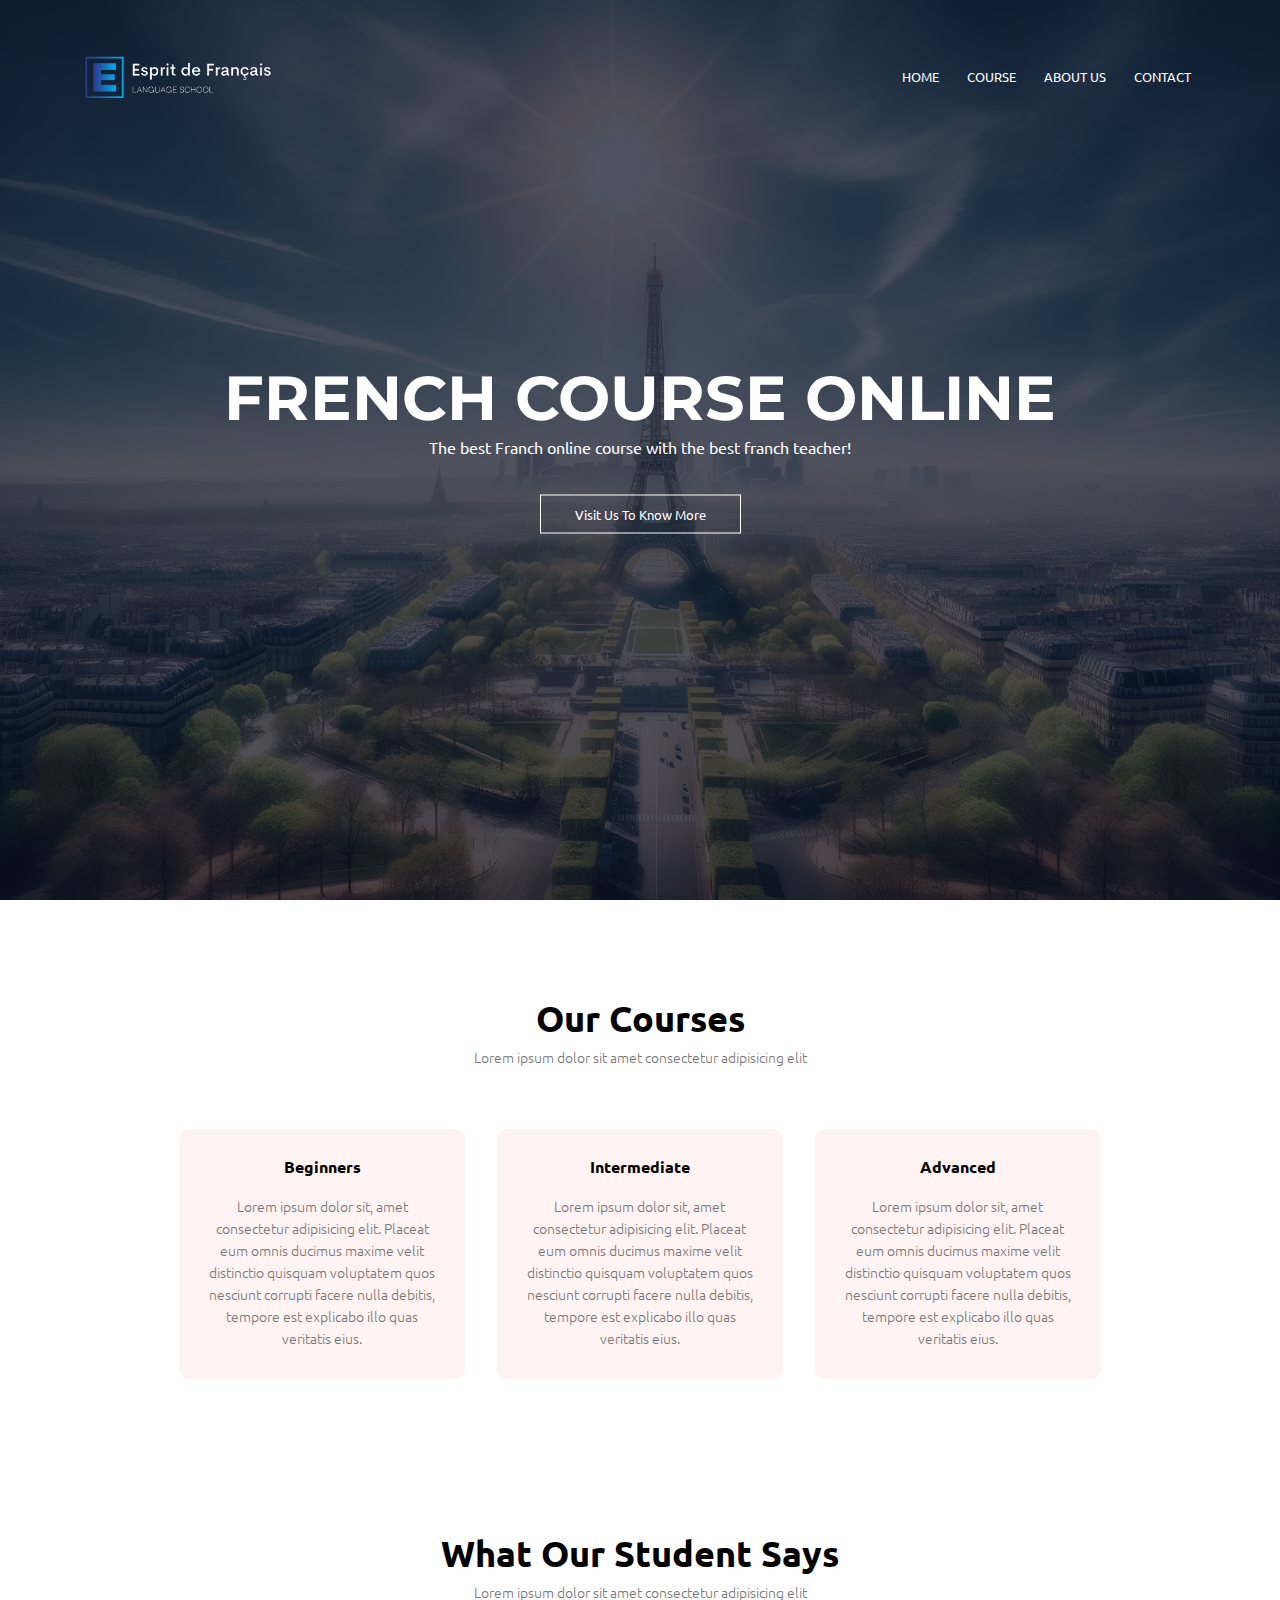
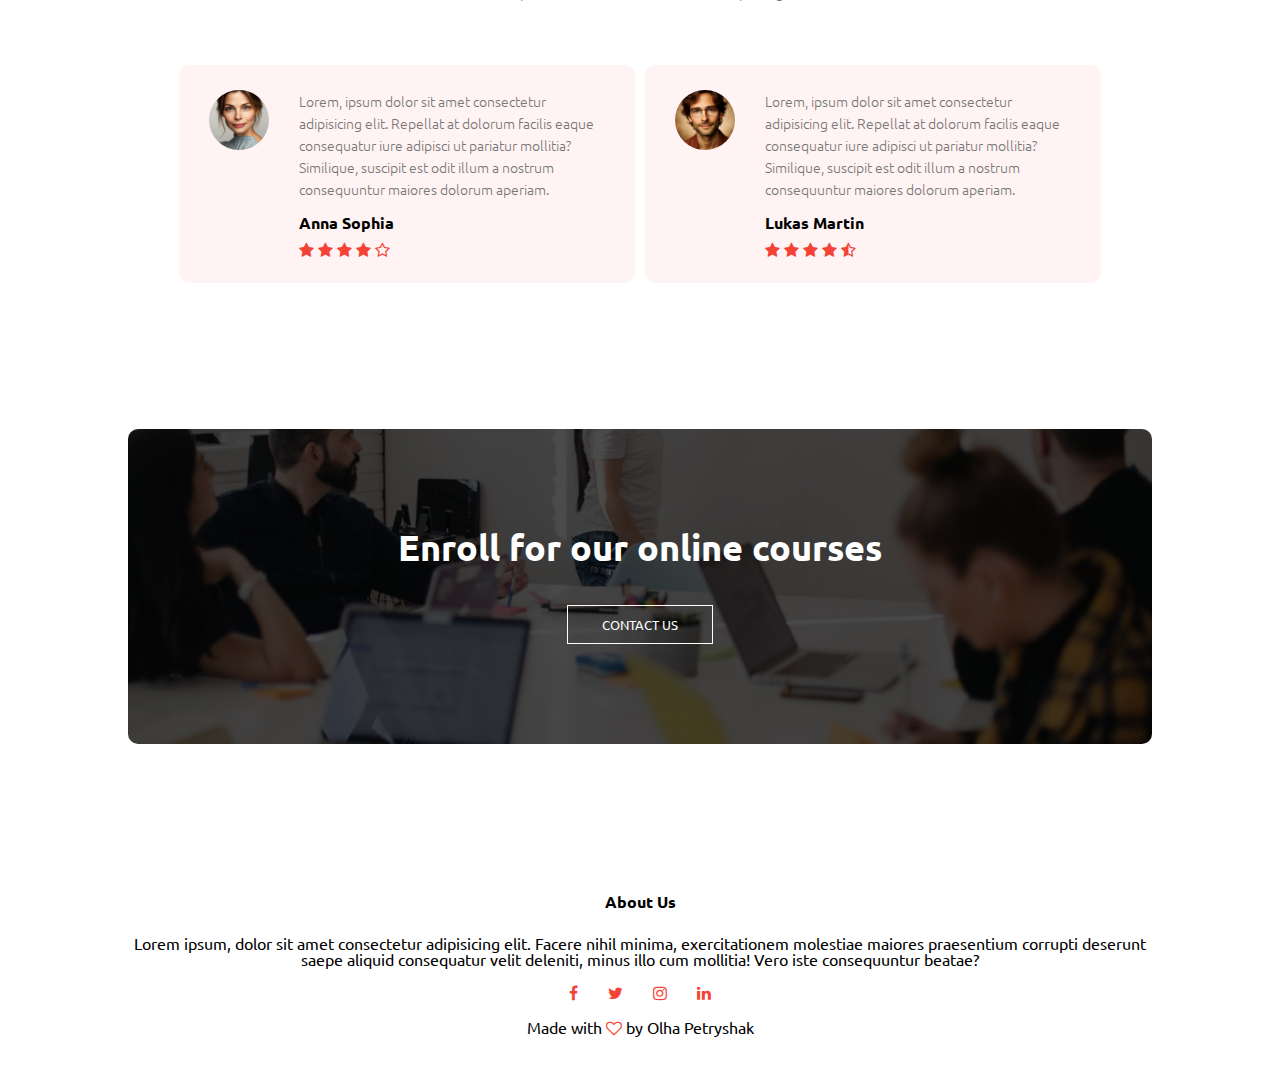
==== index.html @ fdeae465 "Add files via upload" ====
<!DOCTYPE html>
<html lang="en">
<head>
    <meta charset="UTF-8">
    <meta name="viewport" content="width=device-width, initial-scale=1.0">
    <title>Franch Language School</title>
    <link rel="stylesheet" href="style.css">
    <link rel="stylesheet" href="reset.css">
    <link rel="preconnect" href="https://fonts.googleapis.com">
<link rel="preconnect" href="https://fonts.gstatic.com" crossorigin>
<link href="https://fonts.googleapis.com/css2?family=Ubuntu:wght@300;400;500;700&display=swap" rel="stylesheet">
<link rel="preconnect" href="https://fonts.googleapis.com">
<link rel="preconnect" href="https://fonts.gstatic.com" crossorigin>
<link href="https://fonts.googleapis.com/css2?family=Montserrat:wght@300;400;500;600;700;800;900&family=Ubuntu:wght@300;400;500;700&display=swap" rel="stylesheet">

<link rel="stylesheet" href="https://stackpath.bootstrapcdn.com/font-awesome/4.7.0/css/font-awesome.min.css">
</head>
<body>

    <!---HEADER-->
    <section class="header">
        <nav class="nav">
            <a href="index.html"><img src="img/logo-removebg-preview.png"></a>
            <div class="nav-links" id="navLinks">
                <i class="fa fa-times" onclick="hideMenu()"></i>
                <ul>
                    <li><a href="#">HOME</a></li>
                    <li><a href="#">COURSE</a></li>
                    <li><a href="#">ABOUT US</a></li>
                    <li><a href="#">CONTACT</a></li>
                </ul>
            </div>
            <i class="fa fa-bars" onclick="schowMenu()"></i>
        </nav>

        <div class="text-box">
            <h1>FRENCH COURSE ONLINE</h1>
            <p>The best Franch online course with the best franch teacher!</p>
            <a href="#" class="hero-btn">Visit Us To Know More</a>
        </div>
    </section>

    <!--COURSE-->
    <section class="course">
        <h2>Our Courses</h2>
        <p>Lorem ipsum dolor sit amet consectetur adipisicing elit</p>

        <div class="row">
            <div class="course-col">
                <h3>Beginners</h3>
                <p>Lorem ipsum dolor sit, amet consectetur adipisicing elit. Placeat eum omnis ducimus maxime velit distinctio quisquam voluptatem quos nesciunt corrupti facere nulla debitis, tempore est explicabo illo quas veritatis eius.</p>
            </div>
            <div class="course-col">
                <h3>Intermediate</h3>
                <p>Lorem ipsum dolor sit, amet consectetur adipisicing elit. Placeat eum omnis ducimus maxime velit distinctio quisquam voluptatem quos nesciunt corrupti facere nulla debitis, tempore est explicabo illo quas veritatis eius.</p>
            </div>
            <div class="course-col">
                <h3>Advanced</h3>
                <p>Lorem ipsum dolor sit, amet consectetur adipisicing elit. Placeat eum omnis ducimus maxime velit distinctio quisquam voluptatem quos nesciunt corrupti facere nulla debitis, tempore est explicabo illo quas veritatis eius.</p>
            </div>
        </div>
    </section>

    <!--testimonials-->
    <section class="testimonials">
        <h2>What Our Student Says</h2>
        <p>Lorem ipsum dolor sit amet consectetur adipisicing elit</p>

        <div class="row">
            <div class="testimonial-col">
                <img src="img/user1.png" alt="userPhoto">
                <div>
                    <p>Lorem, ipsum dolor sit amet consectetur adipisicing elit. Repellat at dolorum facilis eaque consequatur iure adipisci ut pariatur mollitia? Similique, suscipit est odit illum a nostrum consequuntur maiores dolorum aperiam.</p>
                    <h3>Anna Sophia</h3>
                    <i class="fa fa-star"></i>
                    <i class="fa fa-star"></i>
                    <i class="fa fa-star"></i>
                    <i class="fa fa-star"></i>
                    <i class="fa fa-star-o"></i>
                </div>
            </div>
                
                <div class="testimonial-col">
                    <img src="img/user2.png" alt="userPhoto2">
                    <div>
                        <p>Lorem, ipsum dolor sit amet consectetur adipisicing elit. Repellat at dolorum facilis eaque consequatur iure adipisci ut pariatur mollitia? Similique, suscipit est odit illum a nostrum consequuntur maiores dolorum aperiam.</p>
                        <h3>Lukas Martin</h3>
                        <i class="fa fa-star"></i>
                        <i class="fa fa-star"></i>
                        <i class="fa fa-star"></i>
                        <i class="fa fa-star"></i>
                        <i class="fa fa-star-half-o"></i>
                    </div>
                </div>
            
        </div>
    </section>

    <!--CALL To Action-->
    <section class="cta">
        <h2>Enroll for our online courses</h2>
        <a href="#" class="hero-btn">CONTACT US</a>
    </section>

    <!--Footer-->
    <footer class="footer">
        <h4>About Us</h4>
        <p>Lorem ipsum, dolor sit amet consectetur adipisicing elit. Facere nihil minima, exercitationem molestiae maiores praesentium corrupti deserunt<br> saepe aliquid consequatur velit deleniti, minus illo cum mollitia! Vero iste consequuntur beatae?</p>

        <div class="icons">
            <i class="fa fa-facebook"></i>
            <i class="fa fa-twitter"></i>
            <i class="fa fa-instagram"></i>
            <i class="fa fa-linkedin"></i>
        </div>
        <p>Made with <i class="fa fa-heart-o"></i> by Olha Petryshak</p>
    </footer>
<!---------JavaScript for Toggle Menu-------->
<script>
    var navLinks = document.getElementById("navLinks");
    function schowMenu(){
        navLinks.style.right = "0";
    }
    function hideMenu(){
        navLinks.style.right = "-200px";
    }
</script>
</body>
</html>
---- style.css ----
body {
    font-family: 'Ubuntu', sans-serif;
}

.header {
    min-height: 100vh;
    width: 100%;
    background: linear-gradient(rgba(4,9,30,0.7), rgba(4,9,30,0.7)), url("img/header3.png");
    background-position: center top;
    background-size: cover;
    position: relative;
}

.nav {
    display: flex;
    padding: 2% 6%;
    justify-content: space-between;
    align-items: center;
}

nav img {
    width: 200px;
}

.nav-links {
    flex: 1;
    text-align: right;
}

.nav-links ul li {
    list-style: none;
    display: inline-block;
    padding: 8px 12px;
    position: relative;
}

.nav-links ul li a {
    color: #fff;
    text-decoration: none;
    font-size: 13px;
}

.nav-links ul li::after {
    content: '';
    width: 0%;
    height: 2px;
    background: rgb(49, 118, 178);
    display: block;
    margin: auto;
    transition: 0.5s;
}

.nav-links ul li:hover::after {
    width: 100%;
}

.text-box {
    width: 90%;
    color: #fff;
    position: absolute;
    top: 50%;
    left: 50%;
    transform: translate(-50%, -50%);
    text-align: center;
}

.text-box h1 {
    font-family: Montserrat;
    font-size: 62px;
}

.text-box p {
    margin: 10px 0 40px;
    font-size: 16px;
}

.hero-btn {
    display: inline-block;
    text-decoration: none;
    color: #fff;
    border: 1px solid #fff;
    padding: 12px 34px;
    font-size: 13px;
    background: transparent;
    position: relative;
    cursor: pointer;
}

.hero-btn:hover {
    border: 1px solid rgb(49, 118, 178);
    background: rgb(49, 118, 178);
    transition: 1s;
}

.nav .fa {
    display: none;
}

/*-------- course ----------*/
.course {
    width: 80%;
    margin: auto;
    text-align: center;
    padding-top: 100px;
}

.course h2 {
    font-size: 36px;
    font-weight: 600;
}

.course p {
    color: #777;
    font-size: 14px;
    font-weight: 300;
    line-height: 22px;
    padding: 10px;
}

.row {
    margin: 5%;
    display: flex;
    justify-content: space-between;
}

.course-col {
    flex-basis: 31%;
    background: #fff3f3;
    border-radius: 10px;
    margin-bottom: 5px;
    padding: 20px 12px;
    box-sizing: border-box;
    transition: 0.5s;
}

.row h3{
    text-align: center;
    font-weight: 600;
    margin: 10px 0;
}

.course-col:hover {
    box-shadow: 0 0 20px 0px rgba(0,0,0,0.2);
}

/*----testimonials---*/
.testimonials {
    width: 80%;
    margin: auto;
    text-align: center;
    padding-top: 100px;
}

.testimonials h2 {
    font-size: 36px;
    font-weight: 600;
}

.testimonials p {
    color: #777;
    font-size: 14px;
    font-weight: 300;
    line-height: 22px;
    padding: 10px;
}

.testimonial-col {
    display: flex;
    flex-basis: 44%;
    border-radius: 10px;
    margin-bottom: 5%;
    text-align: left;
    background: #fff3f3;
    padding: 25px;
    cursor: pointer;
}

.testimonial-col img {
    height: 60px;
    margin-left: 5px;
    margin-right: 30px;
    border-radius: 50%;
}

.testimonial-col p {
    padding: 0;
}

.testimonial-col h3 {
    margin-top: 15px;
    text-align: left;
}

.testimonial-col .fa {
    color: #f44336;
}

/*---call to action---*/
.cta {
    margin: 100px auto;
    width: 80%;
    background-image: linear-gradient(rgba(0,0,0,0.7), rgba(0,0,0,0.7)), url(img/banner2.jpg);
    background-position: center;
    background-size: cover;
    border-radius: 10px;
    text-align: center;
    padding: 100px 0;
}

.cta h2 {
    color: #fff;
    margin-bottom: 40px;
    padding: 0;
    font-size: 36px;
    font-weight: 600;
}

/*---footer---*/
.footer {
    width: 100%;
    text-align: center;
    padding: 30px 0;
}

.footer h4 {
    margin-bottom: 25px;
    margin-top: 20px;
    font-weight: 600;
}

.icons .fa{
    color: #f44336;
    margin: 0 13px;
    cursor: pointer;
    padding: 18px 0;
}

.fa-heart-o {
    color: #f44336;
}

@media (max-width: 700px) {
    .text-box h1 {
        font-size: 20px;
    }

    .nav-links ul li {
        display: block;
    }

    .nav-links{
        position: absolute;
        background: rgb(49, 118, 178);
        height: 100vh;
        width: 200px;
        top: 0;
        right: -200px;
        text-align: left;
        z-index: 2;
        transition: 1s;
    }

.nav .fa {
    display: block;
    color: #fff;
    margin: 10px;
    font-size: 20px;
    cursor: pointer;
}

.nav-links ul {
    padding: 30px;
}

.row {
    flex-direction: column;
}

.testimonial-col img {
    margin-left: 0px;
    margin-right: 15px;
}

.cta h2 {
    font-size: 24px;
}


}
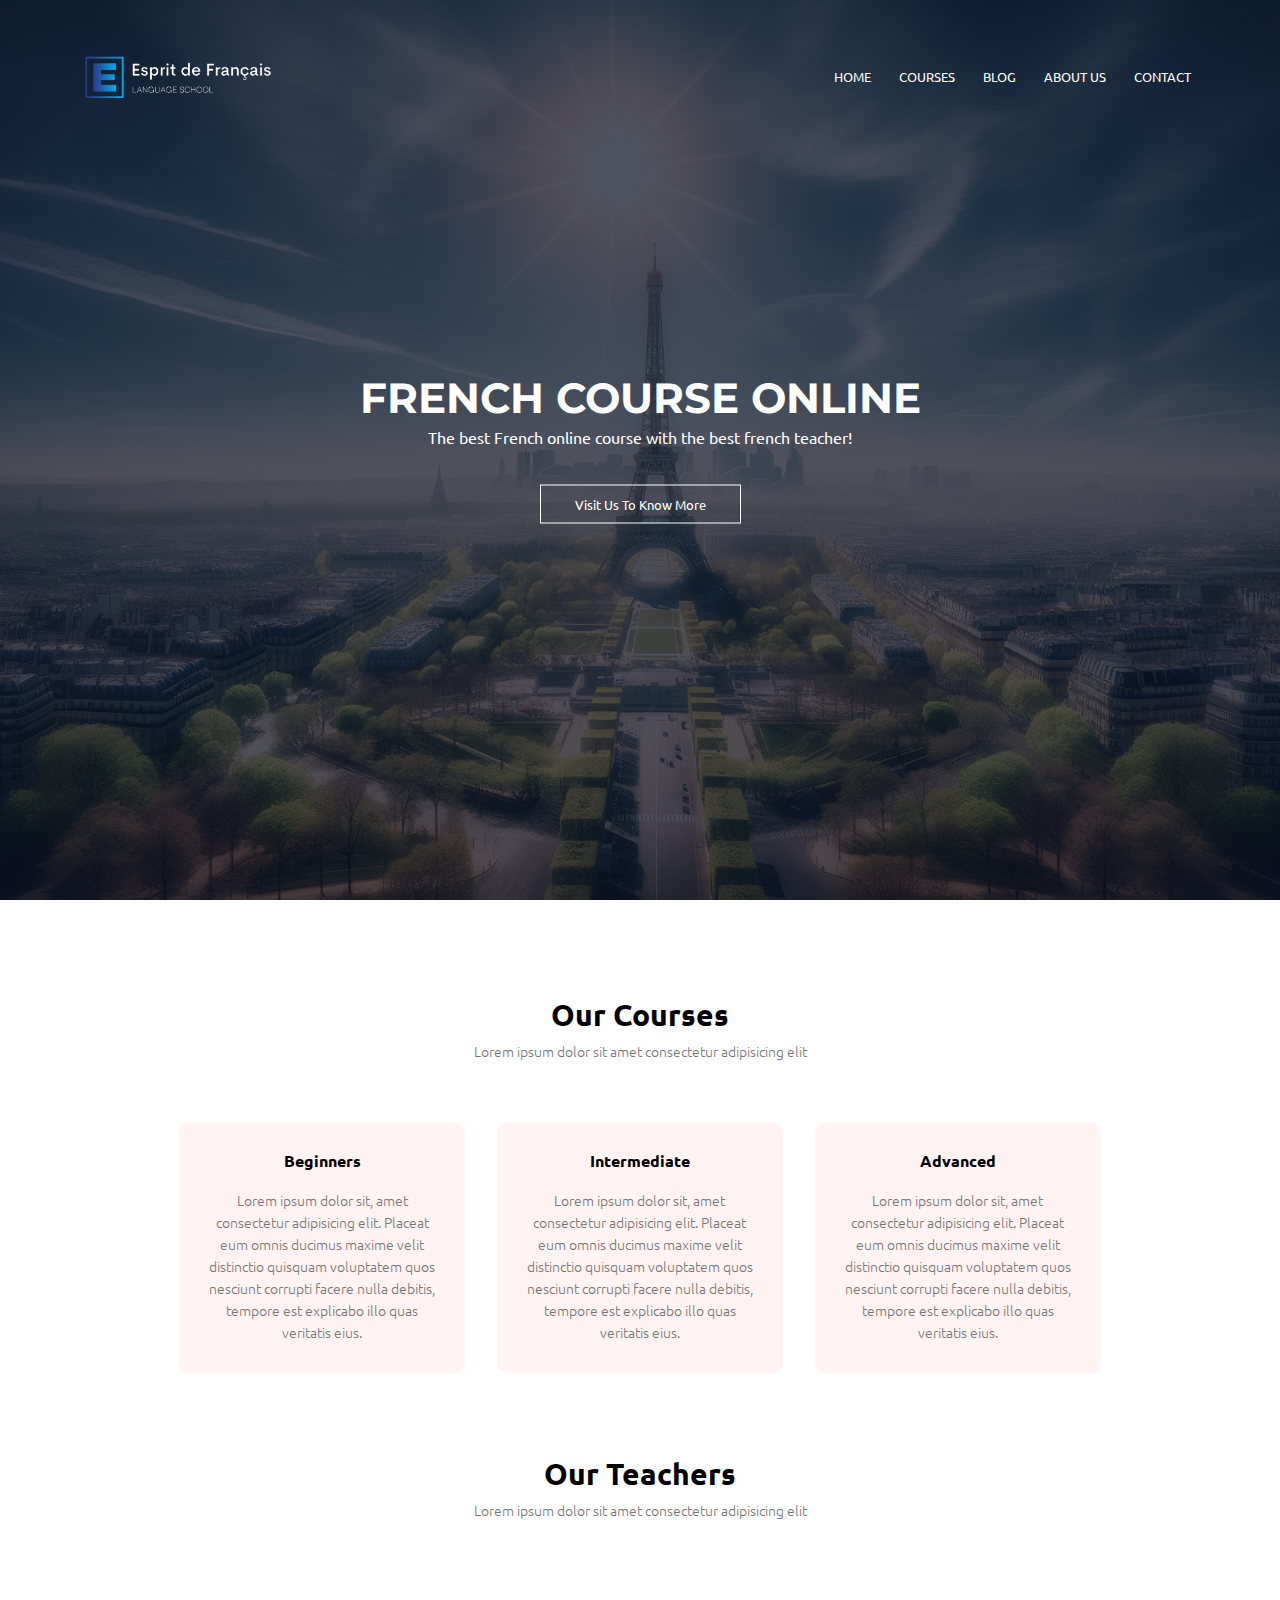
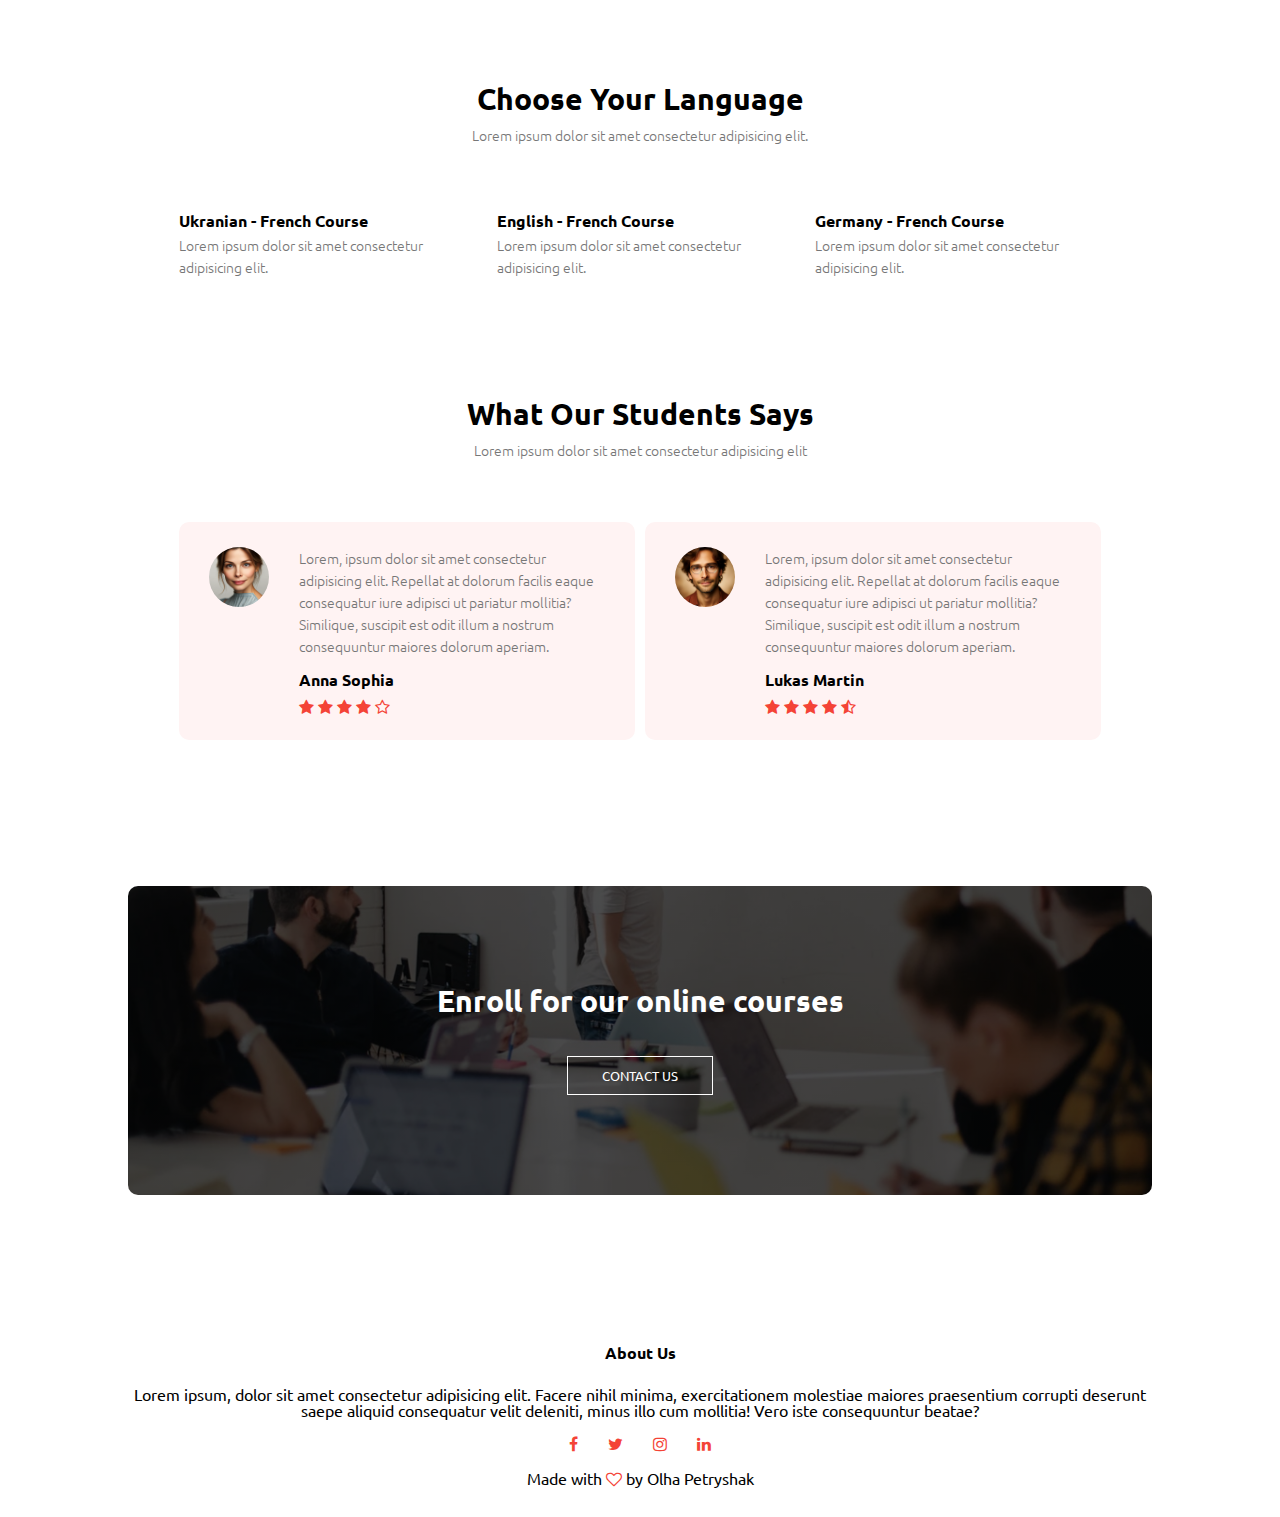
==== commit f425eacf: "Add files via upload" ====
--- a/index.html
+++ b/index.html
@@ -24,10 +24,11 @@
             <div class="nav-links" id="navLinks">
                 <i class="fa fa-times" onclick="hideMenu()"></i>
                 <ul>
-                    <li><a href="#">HOME</a></li>
-                    <li><a href="#">COURSE</a></li>
-                    <li><a href="#">ABOUT US</a></li>
-                    <li><a href="#">CONTACT</a></li>
+                    <li><a href="index.html">HOME</a></li>
+                    <li><a href="course.html">COURSES</a></li>
+                    <li><a href="blog.html">BLOG</a></li>
+                    <li><a href="about.html">ABOUT US</a></li>
+                    <li><a href="contact.html">CONTACT</a></li>
                 </ul>
             </div>
             <i class="fa fa-bars" onclick="schowMenu()"></i>
@@ -35,7 +36,7 @@
 
         <div class="text-box">
             <h1>FRENCH COURSE ONLINE</h1>
-            <p>The best Franch online course with the best franch teacher!</p>
+            <p>The best French online course with the best french teacher!</p>
             <a href="#" class="hero-btn">Visit Us To Know More</a>
         </div>
     </section>
@@ -61,9 +62,63 @@
         </div>
     </section>
 
+    <!--TEACHERS-->
+    <section class="teachers">
+        <h2>Our Teachers</h2>
+        <p>Lorem ipsum dolor sit amet consectetur adipisicing elit</p>
+
+        <div class="row">
+            <div class="teachers-col">
+                <img src="img/teacher1.jpg" alt="">
+                <div class="layer">
+                    <h3>Isabella Montgomery</h3>
+                </div>
+            </div>
+
+            <div class="teachers-col">
+                <img src="img/teaccher2.jpg" alt="">
+                <div class="layer">
+                    <h3>Sophia Thompson</h3>
+                </div>
+            </div>
+
+            <div class="teachers-col">
+                <img src="img/teacher3.jpg" alt="">
+                <div class="layer">
+                    <h3>Alexander Sullivan</h3>
+                </div>
+            </div>
+        </div>
+    </section>
+
+    <!--LANGUAGES-->
+<section class="languages">
+    <h2>Choose Your Language</h2>
+    <p>Lorem ipsum dolor sit amet consectetur adipisicing elit.</p>
+
+    <div class="row">
+        <div class="languages-col">
+            <img src="img/languages_ua-fr.png" alt="">
+            <h3>Ukranian - French Course</h3>
+            <p>Lorem ipsum dolor sit amet consectetur adipisicing elit.</p>
+        </div>
+        <div class="languages-col">
+            <img src="img/languages_eng-fr.png" alt="">
+            <h3>English - French Course</h3>
+            <p>Lorem ipsum dolor sit amet consectetur adipisicing elit.</p>
+        </div>
+        <div class="languages-col">
+            <img src="img/language_de-fr.png" alt="">
+            <h3>Germany - French Course</h3>
+            <p>Lorem ipsum dolor sit amet consectetur adipisicing elit.</p>
+        </div>
+    </div>
+</section>
+
+
     <!--testimonials-->
     <section class="testimonials">
-        <h2>What Our Student Says</h2>
+        <h2>What Our Students Says</h2>
         <p>Lorem ipsum dolor sit amet consectetur adipisicing elit</p>
 
         <div class="row">
--- a/style.css
+++ b/style.css
@@ -66,7 +66,7 @@
 
 .text-box h1 {
     font-family: Montserrat;
-    font-size: 62px;
+    font-size: 42px;
 }
 
 .text-box p {
@@ -89,7 +89,7 @@
 .hero-btn:hover {
     border: 1px solid rgb(49, 118, 178);
     background: rgb(49, 118, 178);
-    transition: 1s;
+    transition: 0.5s;
 }
 
 .nav .fa {
@@ -105,7 +105,7 @@
 }
 
 .course h2 {
-    font-size: 36px;
+    font-size: 30px;
     font-weight: 600;
 }
 
@@ -131,6 +131,7 @@
     padding: 20px 12px;
     box-sizing: border-box;
     transition: 0.5s;
+    cursor: pointer;
 }
 
 .row h3{
@@ -143,16 +144,136 @@
     box-shadow: 0 0 20px 0px rgba(0,0,0,0.2);
 }
 
+/*----teachers---*/
+
+.teachers {
+    width: 80%;
+    margin: auto;
+    text-align: center;
+    padding-top: 30px;
+}
+
+.teachers h2 {
+    font-size: 30px;
+    font-weight: 600;
+}
+
+.teachers p {
+    color: #777;
+    font-size: 14px;
+    font-weight: 300;
+    line-height: 22px;
+    padding: 10px;
+}
+
+.teachers-col{
+    flex-basis: 31%;
+    border-radius: 15px;
+    margin-bottom: 20px;
+    position: relative;
+    overflow: hidden;
+    cursor: pointer;
+}
+
+.teachers-col img {
+    width: 100%;
+    display: block;
+}
+
+.layer {
+    background: transparent;
+    height: 100%;
+    width: 100%;
+    position: absolute;
+    top: 0;
+    left: 0;
+    transition: 0.5s;
+}
+
+.layer h3 {
+    width: 100%;
+    font-weight: 500;
+    color: #fff;
+    font-size: 26px;
+    bottom: 0;
+    opacity: 0;
+    transform: translateX(-50);
+    position: absolute;
+    transition: 0.5s;
+}
+
+.layer:hover h3{
+    bottom: 49%;
+    opacity: 1;
+}
+
+.layer:hover {
+    background:  rgba(70, 97, 173, 0.596);
+}
+
+/*----languages---*/
+
+.languages {
+    width: 80%;
+    margin: auto;
+    text-align: center;
+    padding-top: 30px;
+}
+
+.languages h2 {
+    font-size: 30px;
+    font-weight: 600;
+}
+
+.languages p {
+    color: #777;
+    font-size: 14px;
+    font-weight: 300;
+    line-height: 22px;
+    padding-top: 10px;
+}
+
+.languages-col {
+    flex-basis: 31%;
+    border-radius: 12px;
+    text-align: left;
+    padding-bottom: 40px;
+}
+
+.languages-col img {
+    width: 100%;
+    border-radius: 10px;
+    display: block;
+    transition: 0.5s;
+    cursor: pointer;
+}
+
+.languages-col:hover img{
+    box-shadow: 0 0 30px 0px rgba(0,0,0,0.2);
+}
+
+
+
+.languages-col p {
+    padding: 0;
+}
+
+.languages-col h3 {
+    margin-top: 16px;
+    margin-bottom: 5px;
+    text-align: left;
+}
+
 /*----testimonials---*/
 .testimonials {
     width: 80%;
     margin: auto;
     text-align: center;
-    padding-top: 100px;
+    padding-top: 30px;
 }
 
 .testimonials h2 {
-    font-size: 36px;
+    font-size: 30px;
     font-weight: 600;
 }
 
@@ -211,7 +332,7 @@
     color: #fff;
     margin-bottom: 40px;
     padding: 0;
-    font-size: 36px;
+    font-size: 30px;
     font-weight: 600;
 }
 
@@ -239,9 +360,197 @@
     color: #f44336;
 }
 
+/*---------- ***** ABOUT US page ***** ---------*/
+
+.sub-header {
+    /*-height: 50%;*/
+    width: 100%;
+    background-image: linear-gradient(rgb(1,9,30,0.7), rgb(1,9,30,0.7)), url(img/header-bg.jpg);
+    background-position: center;
+    background-size: cover;
+    text-align: center;
+    color: #fff;
+}
+
+.sub-header h1 {
+    padding-bottom: 50px;
+    font-family: Montserrat;
+    font-size: 42px;
+}
+
+.about-us {
+    width:  80%;
+    margin: auto;
+    padding-top: 50px;
+    padding-bottom: 30px;
+}
+
+.about-col {
+    flex-basis: 48%;
+    padding: 30px 2px;
+}
+
+.about-col img {
+    width: 100%;
+}
+
+.about-col h2 {
+    padding-top: 0;
+    font-size: 30px;
+    font-weight: 600;
+}
+
+.about-col p {
+    color: #777;
+    font-size: 14px;
+    font-weight: 300;
+    line-height: 22px;
+    padding: 10px;
+    padding: 15px 0 25px;
+}
+
+.about-btn {
+    border: 1px solid #f44336;
+    background: transparent;
+    color: #f44336
+}
+
+.about-btn:hover {
+    color: #fff;
+}
+
+/*---------- ***** BLOG page content ***** ---------*/
+.blog-content{
+    width: 80%;
+    margin: auto;
+    padding: 60px 0;
+}
+
+.blog-left{
+    flex-basis: 65%;
+}
+
+.blog-left img{
+    width: 100%;
+}
+.blog-left h2{
+    color: #222;
+    font-weight: 600;
+    font-size: 30px;
+    margin: 30px 0;
+}
+
+.blog-left p{
+    color: #999;
+    padding: 0;
+}
+
+.blog-right{
+    flex-basis: 32%;
+}
+.blog-right h3{
+    background: rgb(49, 118, 178);
+    color: #fff;
+    padding: 7px 0;
+    font-size: 16px;
+    margin-bottom: 20px;
+}
+
+.blog-right div{
+    display: flex;
+    align-items: center;
+    justify-content: space-between;
+    color: #555;
+    padding: 8px;
+    box-sizing: border-box;
+}
+
+.comment-box {
+    border: 1px solid #ccc;
+    margin: 50px 0;
+    padding: 10px 20px;
+}
+
+.comment-box h3{
+    text-align: left;
+}
+
+.comment-form input, .comment-form textarea {
+    width: 100%;
+    padding: 10px;
+    margin: 15px 0;
+    box-sizing: border-box;
+    border: none;
+    outline: none;
+    background: #f0f0f0;
+}
+
+.comment-form button{
+    margin: 10px 0;
+}
+
+/*---------- ***** CONTACT US page***** ---------*/
+.location{
+    width: 80%;
+    margin: auto;
+    padding: 80px 0;
+}
+
+.location iframe {
+    width: 100%;
+}
+
+.comtact-us{
+    width: 80%;
+    margin: auto;
+}
+
+.contact-col {
+    flex-basis: 48%;
+    margin-bottom: 30px;
+}
+
+.contact-col div {
+    display: flex;
+    align-items: center;
+    margin-bottom: 40px;
+}
+
+.contact-col div p {
+    padding: 0;
+}
+
+.contact-col div h5{
+    font-size: 20px;
+    margin-bottom: 5px;
+    color: #555;
+    font-weight: 400;
+}
+
+.contact-col div .fa{
+    font-size: 28px;
+    color: rgb(49, 118, 178);
+    margin: 10px;
+    margin-right: 30px;
+}
+
+.contact-col input, .contact-col textarea{
+    width: 100%;
+    padding: 15px;
+    margin-bottom: 17px;
+    outline: none;
+    border: 1px solid #ccc;
+    box-sizing: border-box;
+}
+
+
+
+
+
+
 @media (max-width: 700px) {
     .text-box h1 {
-        font-size: 20px;
+        font-size: 24px;
     }
 
     .nav-links ul li {
@@ -249,8 +558,8 @@
     }
 
     .nav-links{
-        position: absolute;
-        background: rgb(49, 118, 178);
+        position: fixed;
+        background: rgba(49, 118, 178, 0.945);
         height: 100vh;
         width: 200px;
         top: 0;
@@ -282,11 +591,14 @@
 }
 
 .cta h2 {
+    font-size: 20px;
+}
+
+.sub-header h1{
     font-size: 24px;
 }
 
-
-}
-
-
-
+}
+
+
+
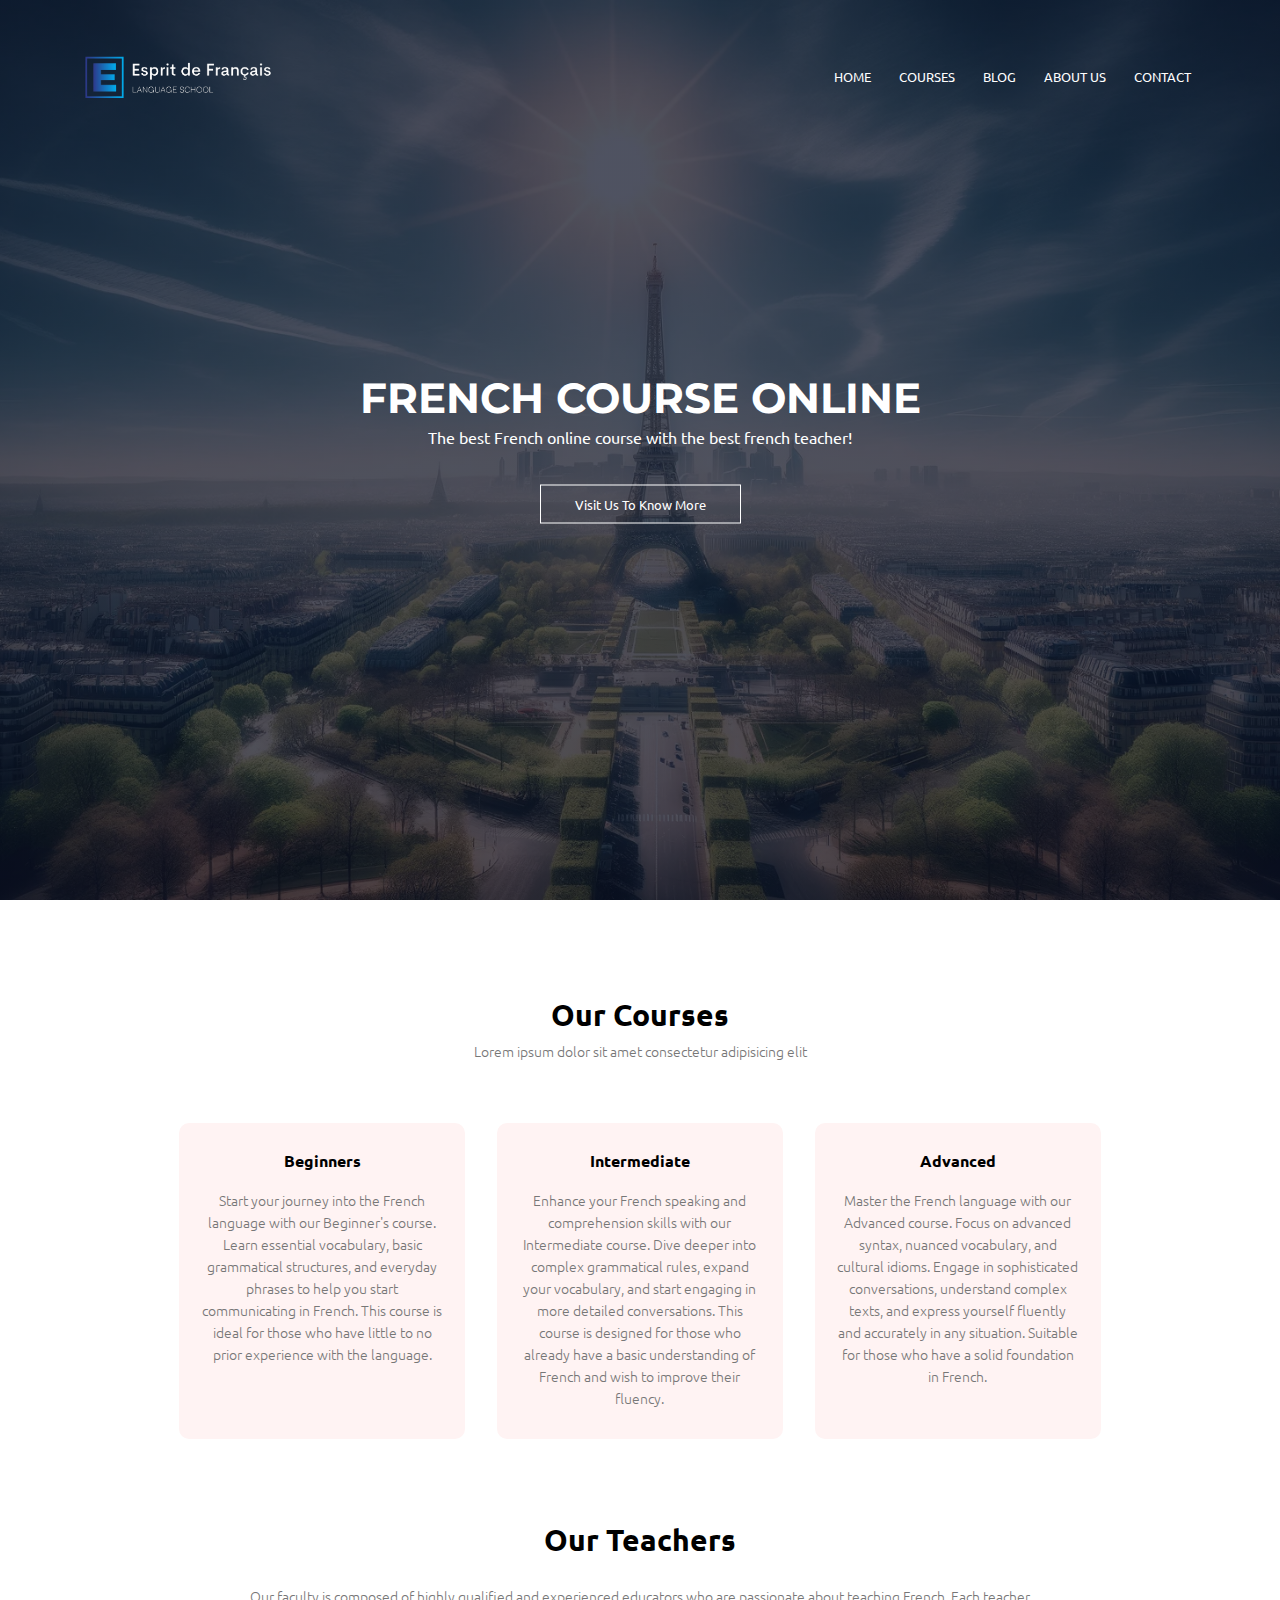
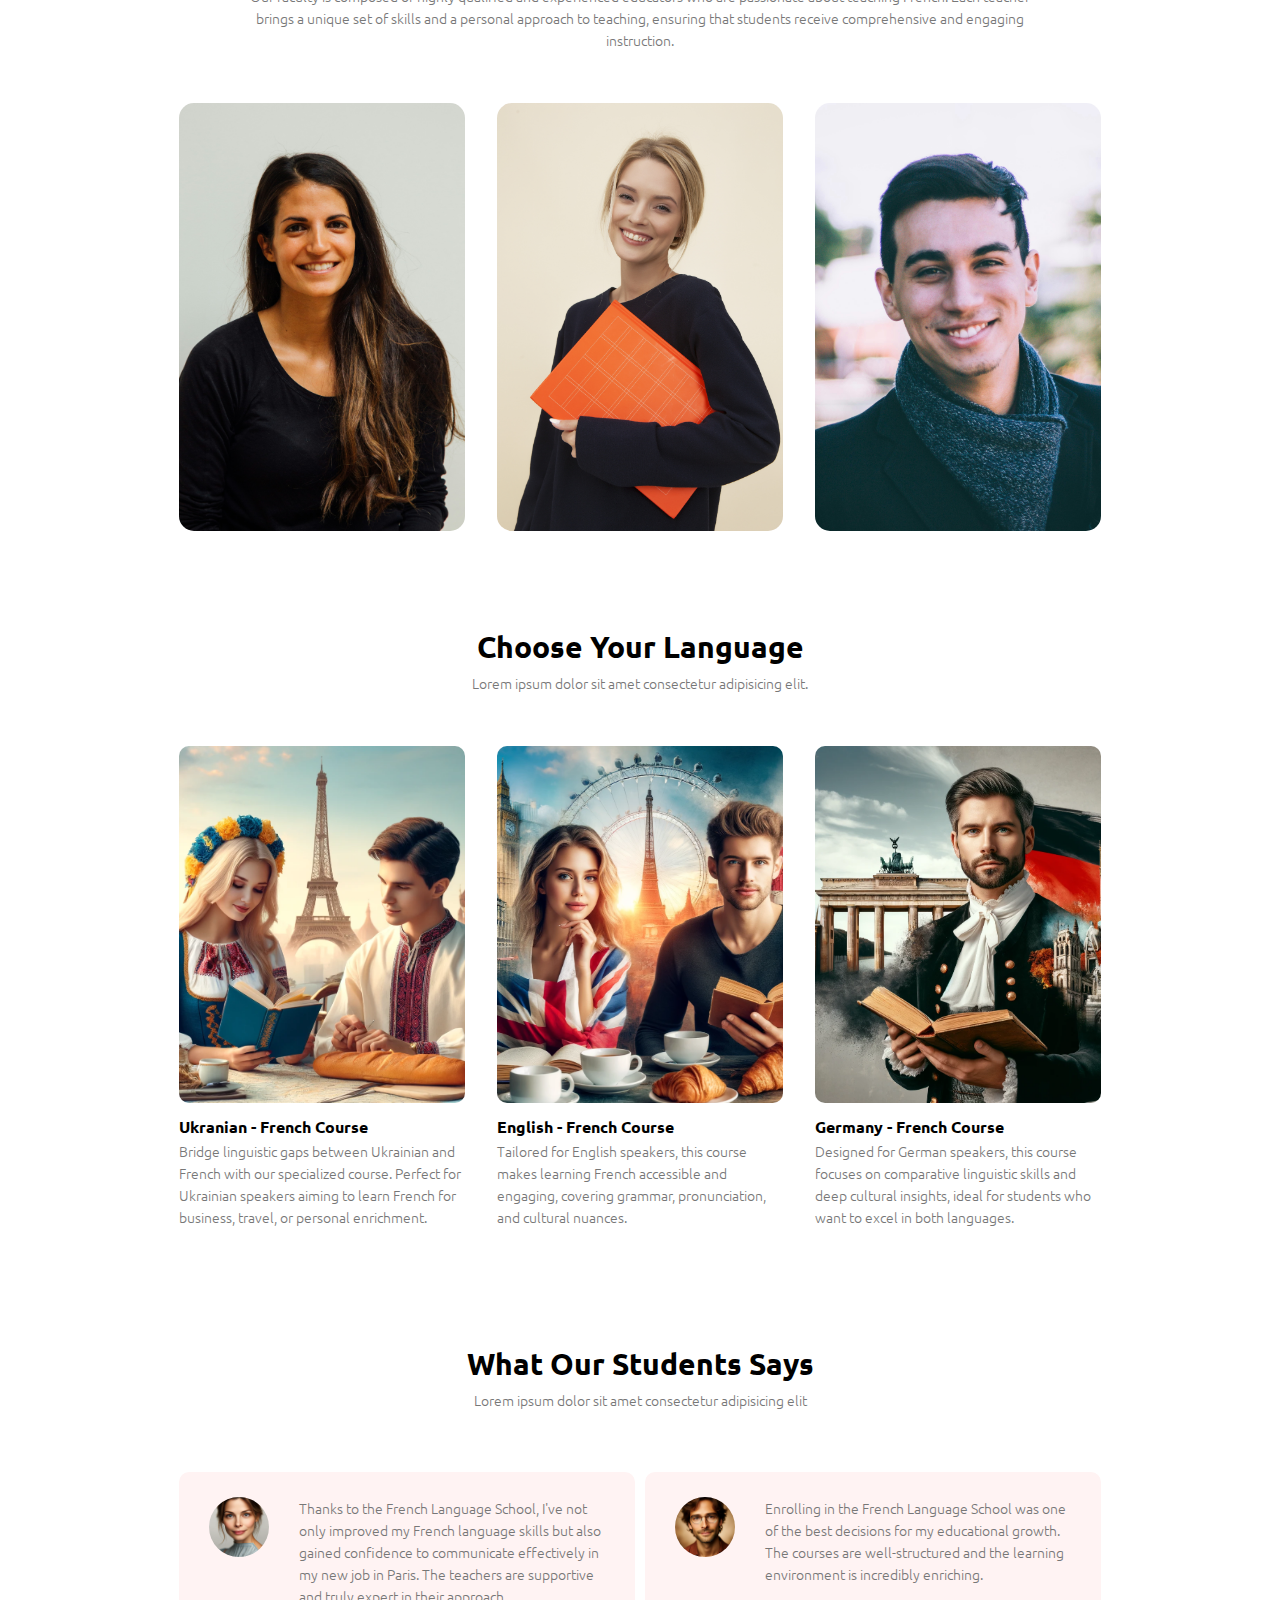
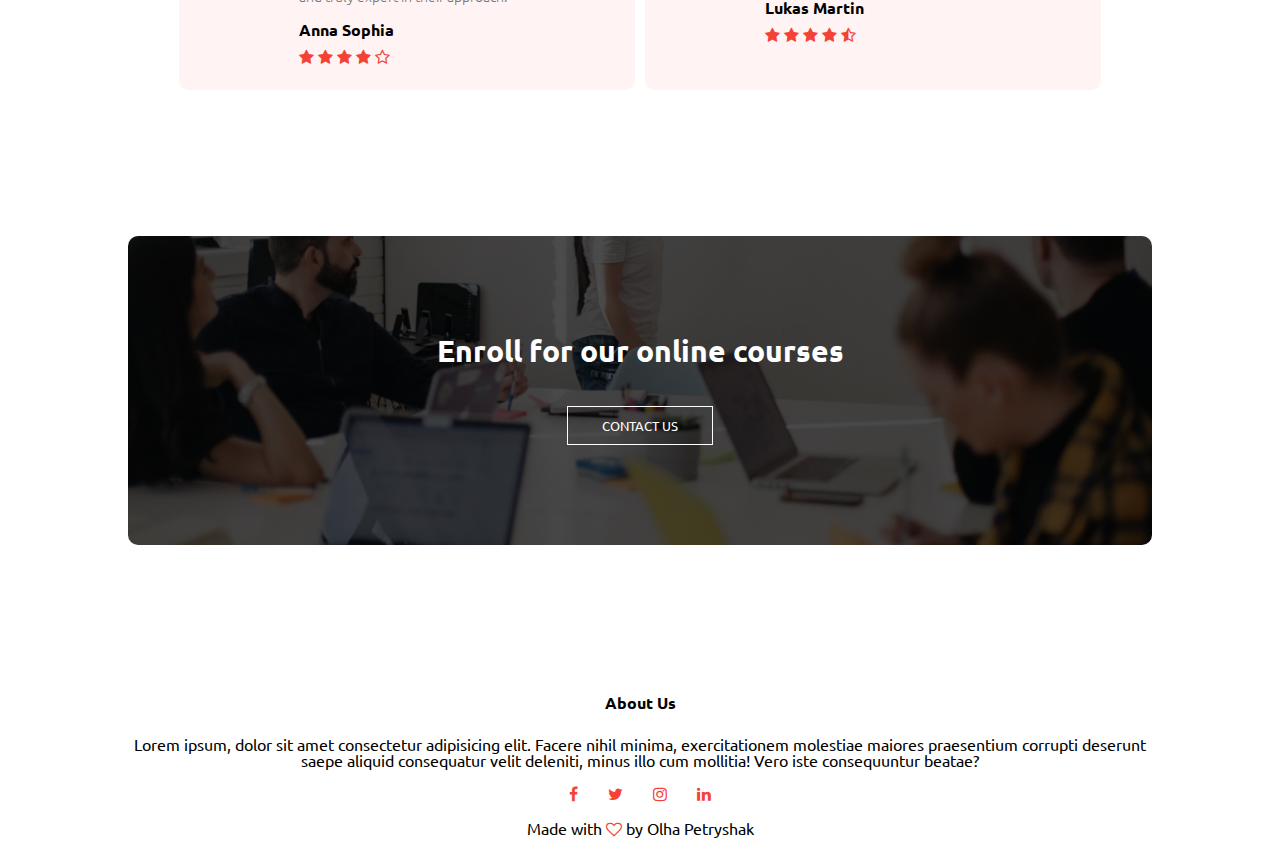
==== commit aa3c3b9f: "Add files via upload" ====
--- a/index.html
+++ b/index.html
@@ -3,7 +3,12 @@
 <head>
     <meta charset="UTF-8">
     <meta name="viewport" content="width=device-width, initial-scale=1.0">
-    <title>Franch Language School</title>
+
+    <meta name="description" content="Learn French online with certified teachers. Courses available from beginner to advanced levels. Join now and start learning French today!">
+    <meta name="keywords" content="French courses, learn French, online French classes, French language school">
+    <meta name="author" content="Olha Petryshak">
+    <title>French Language School</title>
+    
     <link rel="stylesheet" href="style.css">
     <link rel="stylesheet" href="reset.css">
     <link rel="preconnect" href="https://fonts.googleapis.com">
@@ -20,7 +25,7 @@
     <!---HEADER-->
     <section class="header">
         <nav class="nav">
-            <a href="index.html"><img src="img/logo-removebg-preview.png"></a>
+            <a href="index.html"><img src="img/logo-removebg-preview.png" alt="french school"></a>
             <div class="nav-links" id="navLinks">
                 <i class="fa fa-times" onclick="hideMenu()"></i>
                 <ul>
@@ -49,15 +54,15 @@
         <div class="row">
             <div class="course-col">
                 <h3>Beginners</h3>
-                <p>Lorem ipsum dolor sit, amet consectetur adipisicing elit. Placeat eum omnis ducimus maxime velit distinctio quisquam voluptatem quos nesciunt corrupti facere nulla debitis, tempore est explicabo illo quas veritatis eius.</p>
+                <p>Start your journey into the French language with our Beginner's course. Learn essential vocabulary, basic grammatical structures, and everyday phrases to help you start communicating in French. This course is ideal for those who have little to no prior experience with the language.</p>
             </div>
             <div class="course-col">
                 <h3>Intermediate</h3>
-                <p>Lorem ipsum dolor sit, amet consectetur adipisicing elit. Placeat eum omnis ducimus maxime velit distinctio quisquam voluptatem quos nesciunt corrupti facere nulla debitis, tempore est explicabo illo quas veritatis eius.</p>
+                <p>Enhance your French speaking and comprehension skills with our Intermediate course. Dive deeper into complex grammatical rules, expand your vocabulary, and start engaging in more detailed conversations. This course is designed for those who already have a basic understanding of French and wish to improve their fluency.</p>
             </div>
             <div class="course-col">
                 <h3>Advanced</h3>
-                <p>Lorem ipsum dolor sit, amet consectetur adipisicing elit. Placeat eum omnis ducimus maxime velit distinctio quisquam voluptatem quos nesciunt corrupti facere nulla debitis, tempore est explicabo illo quas veritatis eius.</p>
+                <p>Master the French language with our Advanced course. Focus on advanced syntax, nuanced vocabulary, and cultural idioms. Engage in sophisticated conversations, understand complex texts, and express yourself fluently and accurately in any situation. Suitable for those who have a solid foundation in French.</p>
             </div>
         </div>
     </section>
@@ -65,25 +70,25 @@
     <!--TEACHERS-->
     <section class="teachers">
         <h2>Our Teachers</h2>
-        <p>Lorem ipsum dolor sit amet consectetur adipisicing elit</p>
+        <p>Our faculty is composed of highly qualified and experienced educators who are passionate about teaching French. Each teacher brings a unique set of skills and a personal approach to teaching, ensuring that students receive comprehensive and engaging instruction.</p>
 
         <div class="row">
             <div class="teachers-col">
-                <img src="img/teacher1.jpg" alt="">
+                <img src="img/teacher1.jpg" alt="Isabella Montgomery French teacher">
                 <div class="layer">
                     <h3>Isabella Montgomery</h3>
                 </div>
             </div>
 
             <div class="teachers-col">
-                <img src="img/teaccher2.jpg" alt="">
+                <img src="img/teaccher2.jpg" alt="Sophia Thompson French teacher">
                 <div class="layer">
                     <h3>Sophia Thompson</h3>
                 </div>
             </div>
 
             <div class="teachers-col">
-                <img src="img/teacher3.jpg" alt="">
+                <img src="img/teacher3.jpg" alt="Alexander Sullivan French teacher">
                 <div class="layer">
                     <h3>Alexander Sullivan</h3>
                 </div>
@@ -98,19 +103,19 @@
 
     <div class="row">
         <div class="languages-col">
-            <img src="img/languages_ua-fr.png" alt="">
+            <img src="img/languages_ua-fr.png" alt="Ukranian - French Course">
             <h3>Ukranian - French Course</h3>
-            <p>Lorem ipsum dolor sit amet consectetur adipisicing elit.</p>
+            <p>Bridge linguistic gaps between Ukrainian and French with our specialized course. Perfect for Ukrainian speakers aiming to learn French for business, travel, or personal enrichment.</p>
         </div>
         <div class="languages-col">
-            <img src="img/languages_eng-fr.png" alt="">
+            <img src="img/languages_eng-fr.png" alt="English - French Course">
             <h3>English - French Course</h3>
-            <p>Lorem ipsum dolor sit amet consectetur adipisicing elit.</p>
+            <p>Tailored for English speakers, this course makes learning French accessible and engaging, covering grammar, pronunciation, and cultural nuances.</p>
         </div>
         <div class="languages-col">
-            <img src="img/language_de-fr.png" alt="">
+            <img src="img/language_de-fr.png" alt="Germany - French Course">
             <h3>Germany - French Course</h3>
-            <p>Lorem ipsum dolor sit amet consectetur adipisicing elit.</p>
+            <p>Designed for German speakers, this course focuses on comparative linguistic skills and deep cultural insights, ideal for students who want to excel in both languages.</p>
         </div>
     </div>
 </section>
@@ -125,7 +130,7 @@
             <div class="testimonial-col">
                 <img src="img/user1.png" alt="userPhoto">
                 <div>
-                    <p>Lorem, ipsum dolor sit amet consectetur adipisicing elit. Repellat at dolorum facilis eaque consequatur iure adipisci ut pariatur mollitia? Similique, suscipit est odit illum a nostrum consequuntur maiores dolorum aperiam.</p>
+                    <p>Thanks to the French Language School, I've not only improved my French language skills but also gained confidence to communicate effectively in my new job in Paris. The teachers are supportive and truly expert in their approach.</p>
                     <h3>Anna Sophia</h3>
                     <i class="fa fa-star"></i>
                     <i class="fa fa-star"></i>
@@ -138,7 +143,7 @@
                 <div class="testimonial-col">
                     <img src="img/user2.png" alt="userPhoto2">
                     <div>
-                        <p>Lorem, ipsum dolor sit amet consectetur adipisicing elit. Repellat at dolorum facilis eaque consequatur iure adipisci ut pariatur mollitia? Similique, suscipit est odit illum a nostrum consequuntur maiores dolorum aperiam.</p>
+                        <p>Enrolling in the French Language School was one of the best decisions for my educational growth. The courses are well-structured and the learning environment is incredibly enriching.</p>
                         <h3>Lukas Martin</h3>
                         <i class="fa fa-star"></i>
                         <i class="fa fa-star"></i>
--- a/style.css
+++ b/style.css
@@ -156,14 +156,18 @@
 .teachers h2 {
     font-size: 30px;
     font-weight: 600;
+    padding-bottom: 30px;
 }
 
 .teachers p {
+    width: 80%;
+    margin: auto;
+    text-align: center;
     color: #777;
     font-size: 14px;
     font-weight: 300;
     line-height: 22px;
-    padding: 10px;
+    
 }
 
 .teachers-col{
@@ -598,7 +602,18 @@
     font-size: 24px;
 }
 
-}
-
-
-
+.layer h3 {
+    width: 100%;
+    font-weight: 500;
+    color: #fff;
+    font-size: 26px;
+    bottom: 0;
+    opacity: 0;
+    
+    
+    
+}
+}
+
+
+
